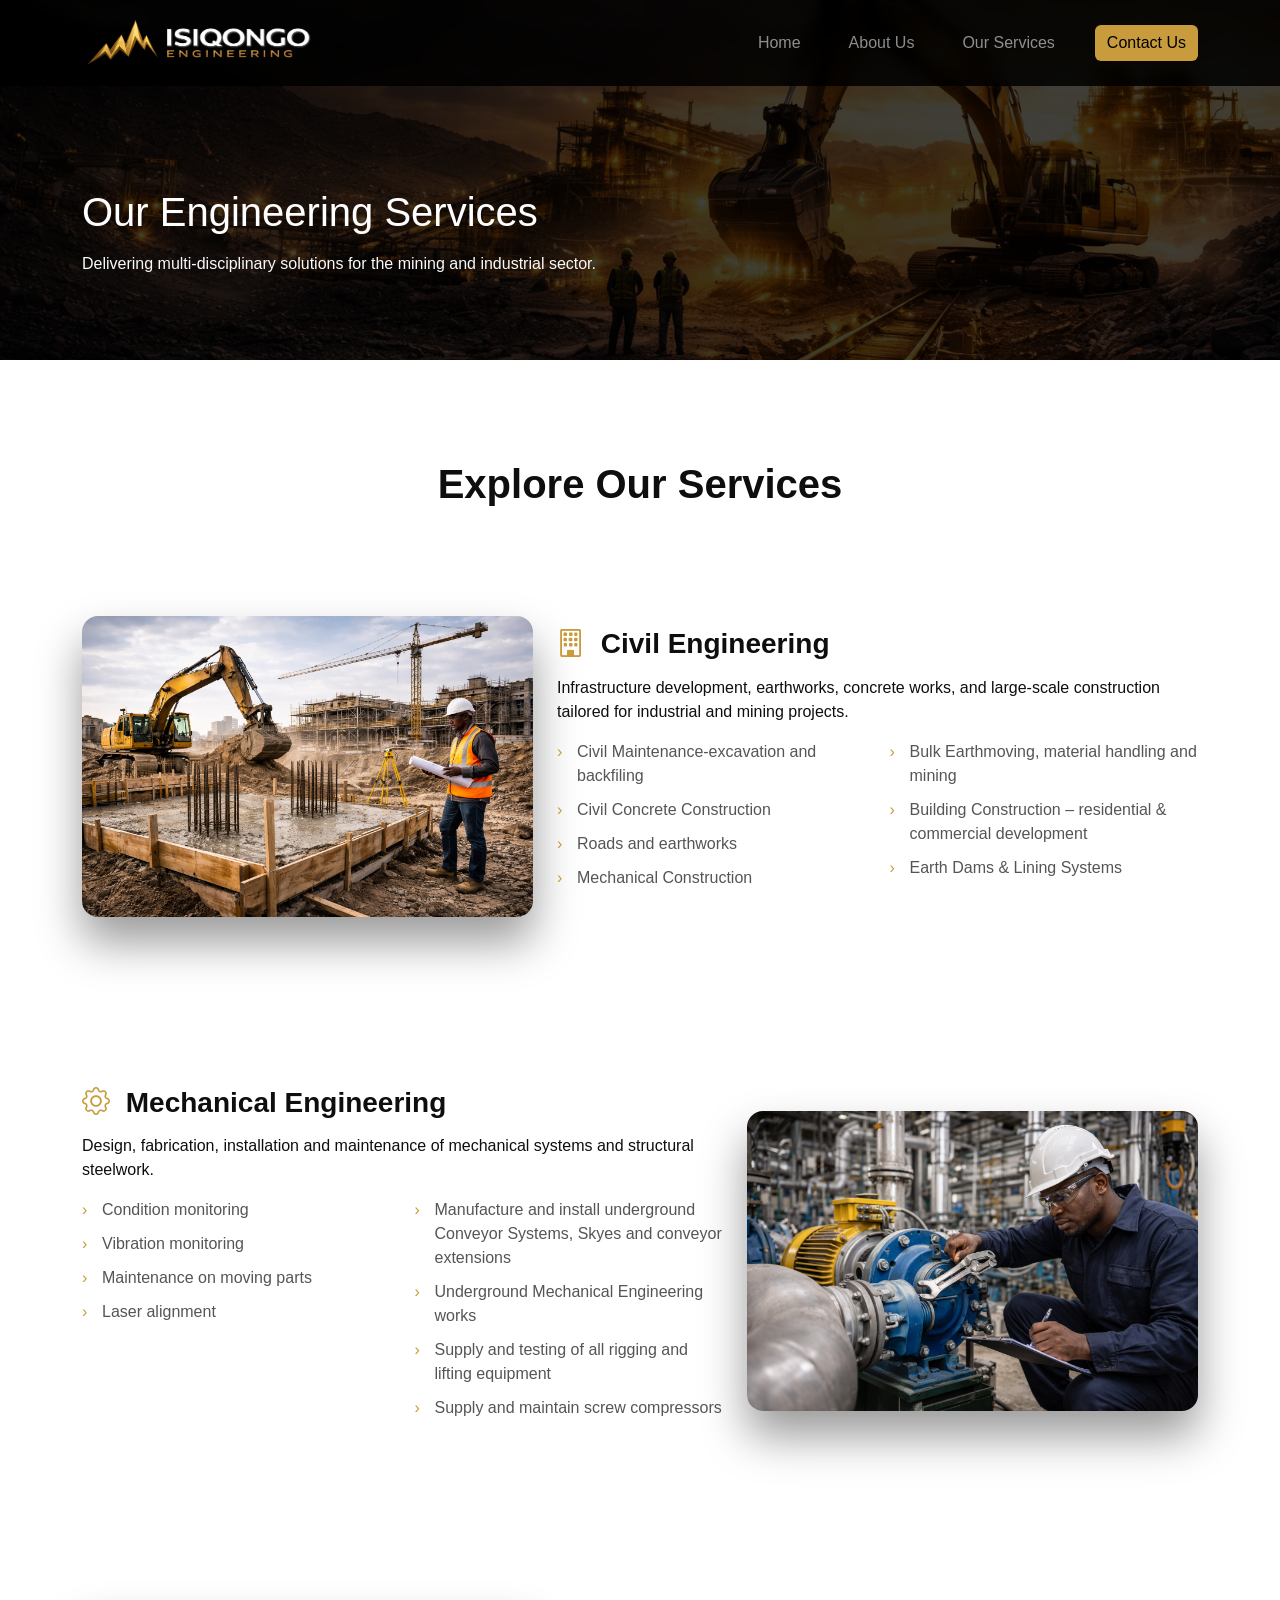
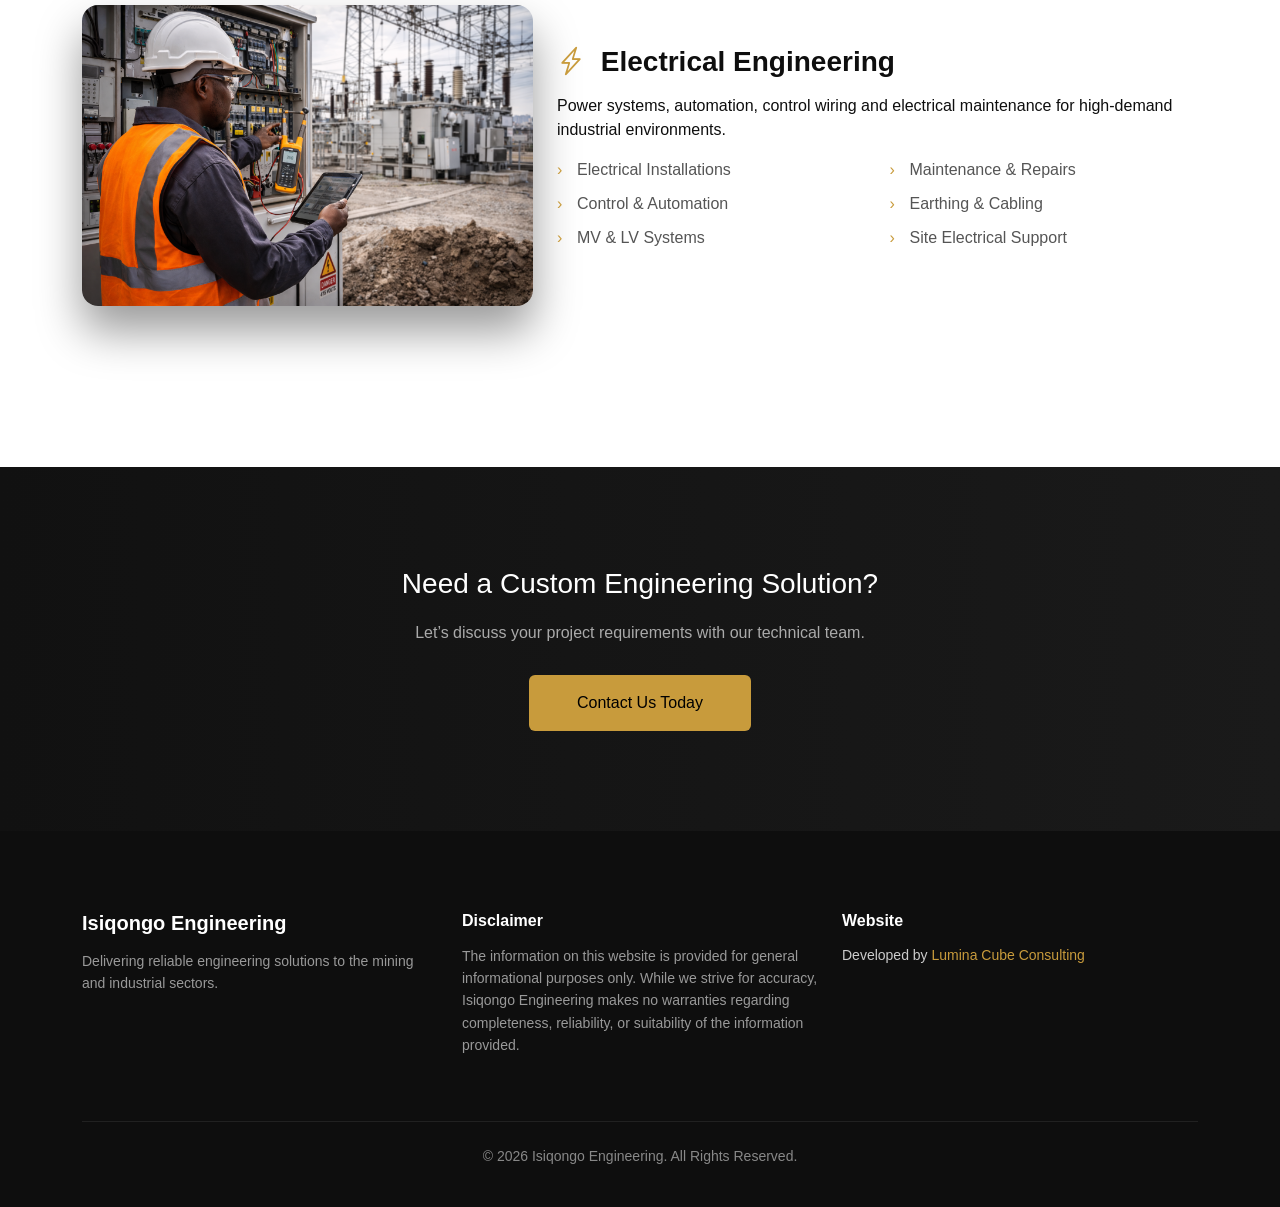
==== services.html @ b8bff7df "added services page" ====
<!DOCTYPE html>
<html lang="en">

<head>
    <meta charset="UTF-8">
    <title>Our Services | Isiqongo Engineering</title>
    <meta name="viewport" content="width=device-width, initial-scale=1">

    <!-- Bootstrap 5 -->
    <link href="https://cdn.jsdelivr.net/npm/bootstrap@5.3.2/dist/css/bootstrap.min.css" rel="stylesheet">

    <!-- Bootstrap Icons -->
    <link href="https://cdn.jsdelivr.net/npm/bootstrap-icons@1.11.1/font/bootstrap-icons.css" rel="stylesheet">

    <!-- Your Existing Styles -->
    <link rel="stylesheet" href="styles.css">
</head>

<body>

    <!-- ===================================================== -->
    <!-- NAVBAR (Same as Home) -->
    <!-- ===================================================== -->
    <nav class="navbar navbar-expand-lg navbar-dark fixed-top custom-navbar">
        <div class="container">

            <!-- Logo -->
            <a class="navbar-brand" href="#">
                <img src="images/isiqongo-logo.png" height="60px" alt="Isiqongo Engineering Logo" class="logo-img">
            </a>

            <!-- Mobile Toggle -->
            <button class="navbar-toggler" type="button" data-bs-toggle="collapse" data-bs-target="#navbarContent">
                <span class="navbar-toggler-icon"></span>
            </button>

            <!-- Nav Links -->
            <div class="collapse navbar-collapse justify-content-end" id="navbarContent">
                <ul class="navbar-nav align-items-center">
                    <li class="nav-item mx-3"><a class="nav-link" href="index.html#hero-section">Home</a></li>
                    <li class="nav-item mx-3"><a class="nav-link" href="index.html#about">About Us</a></li>
                    <li class="nav-item mx-3"><a class="nav-link" href="services.html">Our Services</a></li>
                    <li class="nav-item ms-3">
                        <a class="btn btn-gold" href="index.html#contact">Contact Us</a>
                    </li>
                </ul>
            </div>
        </div>
    </nav>


    <!-- ===================================================== -->
    <!-- SERVICES HERO HEADER -->
    <!-- ===================================================== -->
    <section class="services-hero d-flex align-items-center">
        <div class="container">
            <h1 class="text-white mb-3">Our Engineering Services</h1>
            <p class="text-light">
                Delivering multi-disciplinary solutions for the mining and industrial sector.
            </p>
        </div>
    </section>


    <!-- ===================================================== -->
    <!-- SERVICES DETAIL SECTION -->
    <!-- ===================================================== -->
    <section class="services-detail section-padding">
        <div class="container">

            <h1 class="text-center mb-5"><b>Explore Our Services</b></h1>

            <!-- ================= CIVIL ================= -->
            <div class="service-detail-item mb-5" id="detail-civil-engineering">
                <div class="row align-items-center g-4">

                    <div class="col-lg-5">
                        <img src="images/civil-engineering.png" class="img-fluid service-detail-img"
                            alt="Civil Engineering">
                    </div>

                    <div class="col-lg-7">
                        <div class="service-detail-content">
                            <h3><i class="bi bi-building me-2"></i> Civil Engineering</h3>
                            <p>
                                Infrastructure development, earthworks, concrete works,
                                and large-scale construction tailored for industrial and mining projects.
                            </p>

                            <div class="row mt-3">
                                <div class="col-md-6">
                                    <ul class="service-list">
                                        <li>Civil Maintenance-excavation and backfiling</li>
                                        <li>Civil Concrete Construction</li>
                                        <li>Roads and earthworks</li>
                                        <li>Mechanical Construction</li>
                                    </ul>
                                </div>
                                <div class="col-md-6">
                                    <ul class="service-list">
                                        <li>Bulk Earthmoving, material handling and
                                            mining</li>
                                        <li>Building Construction – residential & commercial
                                            development</li>
                                        <li>Earth Dams & Lining Systems</li>
                                    </ul>
                                </div>
                            </div>
                        </div>
                    </div>

                </div>
            </div>


            <!-- ================= MECHANICAL ================= -->
            <div class="service-detail-item mb-5">
                <div class="row align-items-center g-4 flex-lg-row-reverse">

                    <div class="col-lg-5">
                        <img src="images/mechanical-engineering.png" class="img-fluid service-detail-img"
                            alt="Mechanical Engineering">
                    </div>

                    <div class="col-lg-7">
                        <div class="service-detail-content">
                            <h3><i class="bi bi-gear me-2"></i> Mechanical Engineering</h3>
                            <p>
                                Design, fabrication, installation and maintenance of mechanical
                                systems and structural steelwork.
                            </p>

                            <div class="row mt-3">
                                <div class="col-md-6">
                                    <ul class="service-list">
                                        <li>Condition monitoring</li>
                                        <li>Vibration monitoring</li>
                                        <li>Maintenance on moving parts</li>
                                        <li>Laser alignment</li>
                                    </ul>
                                </div>
                                <div class="col-md-6">
                                    <ul class="service-list">
                                        <li>Manufacture and install underground Conveyor
                                            Systems, Skyes and conveyor extensions</li>
                                        <li>Underground Mechanical Engineering works</li>
                                        <li>Supply and testing of all rigging and lifting equipment</li>
                                        <li>Supply and maintain screw compressors</li>
                                    </ul>
                                </div>
                            </div>
                        </div>
                    </div>

                </div>
            </div>


            <!-- ================= ELECTRICAL ================= -->
            <div class="service-detail-item">
                <div class="row align-items-center g-4">

                    <div class="col-lg-5">
                        <img src="images/electrical-engineering.png" class="img-fluid service-detail-img"
                            alt="Electrical Engineering">
                    </div>

                    <div class="col-lg-7">
                        <div class="service-detail-content">
                            <h3><i class="bi bi-lightning-charge me-2"></i> Electrical Engineering</h3>
                            <p>
                                Power systems, automation, control wiring and electrical
                                maintenance for high-demand industrial environments.
                            </p>

                            <div class="row mt-3">
                                <div class="col-md-6">
                                    <ul class="service-list">
                                        <li>Electrical Installations</li>
                                        <li>Control & Automation</li>
                                        <li>MV & LV Systems</li>
                                    </ul>
                                </div>
                                <div class="col-md-6">
                                    <ul class="service-list">
                                        <li>Maintenance & Repairs</li>
                                        <li>Earthing & Cabling</li>
                                        <li>Site Electrical Support</li>
                                    </ul>
                                </div>
                            </div>
                        </div>
                    </div>

                </div>
            </div>

        </div>
    </section>


    <!-- ===================================================== -->
    <!-- CTA SECTION -->
    <!-- ===================================================== -->
    <section class="services-cta text-center">
        <div class="container">
            <h3>Need a Custom Engineering Solution?</h3>
            <p>Let’s discuss your project requirements with our technical team.</p>
            <a href="index.html#contact" class="btn btn-gold px-5 py-3">
                Contact Us Today
            </a>
        </div>
    </section>


    <!-- ===================================================== -->
    <!-- 5. FOOTER - REFINED -->
    <!-- ===================================================== -->
    <footer class="footer-section">

        <div class="container">

            <div class="row gy-4">

                <!-- Company Info -->
                <div class="col-lg-4 col-md-6">
                    <div class="footer-brand">
                        <h5>Isiqongo Engineering</h5>
                        <p class="footer-tagline">
                            Delivering reliable engineering solutions to the mining and industrial sectors.
                        </p>
                    </div>
                </div>

                <!-- Disclaimer -->
                <div class="col-lg-4 col-md-6">
                    <h6 class="footer-heading">Disclaimer</h6>
                    <p class="footer-disclaimer">
                        The information on this website is provided for general informational purposes only.
                        While we strive for accuracy, Isiqongo Engineering makes no warranties regarding
                        completeness, reliability, or suitability of the information provided.
                    </p>
                </div>

                <!-- Developer Credit -->
                <div class="col-lg-4 col-md-12">
                    <h6 class="footer-heading">Website</h6>
                    <p class="footer-developed">
                        Developed by
                        <a href="https://www.lumina-cube.co.za" target="_blank">
                            Lumina Cube Consulting
                        </a>
                    </p>
                </div>

            </div>

            <!-- Bottom Line -->
            <div class="footer-bottom text-center mt-5 pt-4">
                <p class="mb-0">
                    © 2026 Isiqongo Engineering. All Rights Reserved.
                </p>
            </div>

        </div>

    </footer>

    <script src="https://cdn.jsdelivr.net/npm/bootstrap@5.3.2/dist/js/bootstrap.bundle.min.js"></script>

</body>

</html>
---- styles.css ----
/* ===================================================== */
/* GLOBAL THEME COLORS */
/* ===================================================== */
:root {
    --primary-black: #0E0E0E;
    --charcoal: #1A1A1A;
    --gold: #C89B3C;
    --light-gold: #E0B84F;
    --light-gray: #f5f5f5;
}

/* Global */
body {
    font-family: 'Segoe UI', sans-serif;
    background-color: var(--primary-black);
    color: white;
}

.section-padding {
    padding: 100px 0;
}

.section-eyebrow {
    color: var(--gold);
    text-transform: uppercase;
    letter-spacing: 2px;
    font-size: 14px;
}

.section-title {
    font-weight: 700;
    margin-bottom: 20px;
    color: #333;
}

/* ===================================================== */
/* HERO SECTION */
/* ===================================================== */

.hero-section {
    height: 100vh;
    min-height: 700px;
    background: url('images/hero-background.png') center/cover no-repeat;
    position: relative;
}

.hero-overlay {
    background: rgba(0, 0, 0, 0.7);
    height: 100%;
    display: flex;
    align-items: center;
}

.hero-content-inner {
    padding-top: 100px;
    /* Prevent overlap with fixed navbar */
    max-width: 700px;
}

.hero-content h1 {
    font-size: 4rem;
    line-height: 1.1;
}

.hero-content p {
    font-size: 1.3rem;
    margin-top: 20px;
    line-height: 1.6;
}

.hero-content span {
    color: var(--gold);
}

.btn-gold {
    background-color: var(--gold);
    color: black;
    border: none;
}

.hero-buttons .btn {
    font-size: 1.1rem;
    transition: all 0.3s ease;
}

.btn-gold:hover {
    background-color: var(--light-gold);
}

/* ===================================================== */
/* NAVBAR */
/* ===================================================== */

.custom-navbar {
    background: rgba(0, 0, 0, 0.85);
    backdrop-filter: blur(6px);
}

/* ===================================================== */
/* RESPONSIVE - HERO MOBILE FIX */
/* ===================================================== */

@media (max-width: 992px) {

    #hero-section {
        height: auto;
        min-height: 100vh;
        padding-bottom: 60px;
    }

    #hero-section {
        align-items: center;
        padding: 60px 20px 20px;
    }

    .hero-content h1 {
        font-size: 2.2rem;
    }

    .hero-content p {
        font-size: 1rem;
        margin-bottom: 30px;
    }

    .hero-buttons {
        display: flex;
        flex-direction: column;
        gap: 15px;
    }

    .hero-buttons .btn {
        width: 100%;
        padding: 14px 20px;
        font-size: 1rem;
    }

    .nav-item {
        margin-top: 7px;
        margin-bottom: 7px;
    }

    .nav-item:last-child {
        margin-left: 0 !important;
    }

}

/* ===================================================== */
/* ABOUT SECTION - REFINED */
/* ===================================================== */

.about-section {
    background: linear-gradient(to bottom, #ffffff 0%, #f7f7f7 100%);
    position: relative;
}

.about-wrapper {
    background: #ffffff;
    padding: 60px;
    border-radius: 16px;
    box-shadow: 0 20px 40px rgba(0, 0, 0, 0.05);
}

/* Content */
.about-content {
    padding-right: 20px;
}

.about-text {
    color: #555;
    line-height: 1.8;
    margin-bottom: 20px;
}

.about-content h2 {
    color: #555;
}

/* Highlights */
.about-highlights {
    display: grid;
    grid-template-columns: repeat(2, 1fr);
    gap: 20px;
    margin-top: 30px;
}

.highlight-item {
    display: flex;
    align-items: center;
    background: #fafafa;
    padding: 14px 18px;
    border-radius: 10px;
    transition: all 0.3s ease;
}

.highlight-item i {
    font-size: 18px;
    color: var(--gold);
    margin-right: 12px;
}

.highlight-item span {
    font-weight: 500;
    color: #333;
}

.highlight-item:hover {
    background: #f1f1f1;
    transform: translateY(-3px);
}

/* Image Styling */
.about-image-wrapper {
    position: relative;
}

.about-img {
    border-radius: 16px;
    width: 100%;
    height: 420px;
    object-fit: cover;
    box-shadow: 0 25px 45px rgba(0, 0, 0, 0.15);
}

/* Subtle Decorative Accent */
.about-image-wrapper::before {
    content: "";
    position: absolute;
    top: -20px;
    left: -20px;
    width: 100px;
    height: 100px;
    background: var(--gold);
    opacity: 0.1;
    border-radius: 20px;
    z-index: -1;
}

/* ===================================================== */
/* RESPONSIVE - ABOUT SECTION */
/* ===================================================== */

@media (max-width: 992px) {

    .about-wrapper {
        padding: 40px;
    }

    .about-highlights {
        grid-template-columns: 1fr;
    }

    .about-img {
        height: 350px;
        margin-top: 30px;
    }
}

@media (max-width: 576px) {

    .about-wrapper {
        padding: 30px 20px;
    }

    .about-img {
        height: 280px;
    }
}

/* ===================================================== */
/* SERVICES SECTION - REFINED */
/* ===================================================== */

.services-section {
    background: var(--charcoal);
    position: relative;
}

/* Card */
.service-card {
    background: #ffffff;
    border-radius: 16px;
    overflow: hidden;
    transition: all 0.3s ease;
    height: 100%;
    display: flex;
    flex-direction: column;
}

.service-card:hover {
    transform: translateY(-8px);
    box-shadow: 0 20px 40px rgba(0, 0, 0, 0.25);
}

/* Image */
.service-image-wrapper {
    width: 100%;
    height: 220px;
    overflow: hidden;
}

.service-img {
    width: 100%;
    height: 100%;
    object-fit: cover;
    transition: transform 0.4s ease;
}

.service-card:hover .service-img {
    transform: scale(1.05);
}

/* Content */
.service-content {
    padding: 30px 25px;
    flex-grow: 1;
    position: relative;
}

/* Icon Badge */
.service-icon-badge {
    width: 50px;
    height: 50px;
    background: rgba(200, 155, 60, 0.1);
    display: flex;
    align-items: center;
    justify-content: center;
    border-radius: 12px;
    margin-bottom: 18px;
}

.service-icon-badge i {
    font-size: 22px;
    color: var(--gold);
}

/* Title */
.service-title {
    font-weight: 600;
    margin-bottom: 12px;
    color: #333
}

/* Text */
.service-text {
    color: #555;
    margin-bottom: 20px;
    line-height: 1.6;
}

/* Link */
.service-link {
    font-weight: 500;
    text-decoration: none;
    color: white;
    transition: all 0.3s ease;
}

.service-link i {
    margin-left: 6px;
    transition: transform 0.3s ease;
}

.service-link:hover {
    color: #000;
}

.service-link:hover i {
    transform: translateX(5px);
}

/* ===================================================== */
/* RESPONSIVE - SERVICES */
/* ===================================================== */

@media (max-width: 992px) {
    .service-image-wrapper {
        height: 200px;
    }
}

@media (max-width: 768px) {
    .service-image-wrapper {
        height: 180px;
    }

    .service-content {
        padding: 25px 20px;
    }
}

/* ===================================================== */
/* CONTACT SECTION - REFINED */
/* ===================================================== */

.contact-section {
    background: linear-gradient(to bottom, #ffffff 0%, #f7f7f7 100%);
}

/* Subtext */
.contact-subtext {
    color: #666;
    max-width: 500px;
    margin: 0 auto;
}

/* Card */
.contact-card {
    background: #ffffff;
    padding: 40px 30px;
    border-radius: 16px;
    box-shadow: 0 15px 30px rgba(0, 0, 0, 0.05);
    transition: all 0.3s ease;
}

.contact-card:hover {
    transform: translateY(-6px);
    box-shadow: 0 25px 45px rgba(0, 0, 0, 0.1);
}

/* Icon Circle */
.contact-icon-wrapper {
    width: 60px;
    height: 60px;
    background: rgba(200, 155, 60, 0.1);
    display: flex;
    align-items: center;
    justify-content: center;
    border-radius: 50%;
    margin: 0 auto 20px;
}

.contact-icon-wrapper i {
    font-size: 24px;
    color: var(--gold);
}

/* Labels */
.contact-label {
    font-weight: 600;
    margin-bottom: 8px;
}

.contact-value {
    color: #555;
    margin: 0;
}

/* Social Icons */
.social-wrapper {
    display: flex;
    justify-content: center;
    gap: 20px;
}

.social-icon {
    width: 45px;
    height: 45px;
    background: #ffffff;
    display: flex;
    align-items: center;
    justify-content: center;
    border-radius: 50%;
    color: var(--gold);
    font-size: 20px;
    transition: all 0.3s ease;
    box-shadow: 0 10px 20px rgba(0, 0, 0, 0.05);
}

.social-icon:hover {
    background: var(--gold);
    color: #ffffff;
    transform: translateY(-4px);
}

/* .section-title.contact {
    color: #333;
    text-align: center;
    margin-bottom: 15px;
} */

/* ===================================================== */
/* RESPONSIVE */
/* ===================================================== */

@media (max-width: 992px) {
    .contact-card {
        padding: 30px 20px;
    }
}

@media (max-width: 576px) {
    .contact-subtext {
        font-size: 14px;
    }
}

/* ===================================================== */
/* FOOTER - REFINED */
/* ===================================================== */

.footer-section {
    background: #0E0E0E;
    color: #ccc;
    padding: 80px 0 40px;
    font-size: 14px;
}

/* Headings */
.footer-heading {
    color: #ffffff;
    font-weight: 600;
    margin-bottom: 15px;
}

/* Brand */
.footer-brand h5 {
    color: #ffffff;
    font-weight: 600;
    margin-bottom: 15px;
}

.footer-tagline {
    color: #999;
    line-height: 1.6;
}

/* Disclaimer */
.footer-disclaimer {
    color: #999;
    line-height: 1.6;
}

/* Developer */
.footer-developed a {
    color: var(--gold);
    text-decoration: none;
    font-weight: 500;
    transition: color 0.3s ease;
}

.footer-developed a:hover {
    color: #ffffff;
}

/* Bottom */
.footer-bottom {
    border-top: 1px solid rgba(255, 255, 255, 0.08);
    color: #888;
}

/* ===================================================== */
/* RESPONSIVE */
/* ===================================================== */

@media (max-width: 768px) {

    .footer-section {
        padding: 60px 0 30px;
        text-align: center;
    }

    .footer-bottom {
        margin-top: 40px;
    }
}


/* ===================================================== */
/* SERVICES PAGE */
/* ===================================================== */

.services-hero {
    height: 40vh;
    background: url('images/hero-background.png') center/cover no-repeat;
    background-color: #000;
    position: relative;
    padding-top: 120px;
}

.services-hero::before {
    content: "";
    position: absolute;
    inset: 0;
    background: rgba(0,0,0,0.75);
}

.services-hero .container {
    position: relative;
    z-index: 2;
}

.services-detail {
    background: white;
    color: var(--primary-black);
}

.service-detail-item {
    padding: 60px 0;
    border-bottom: 1px solid rgba(255,255,255,0.05);
}

.service-detail-img {
    border-radius: 16px;
    box-shadow: 0 25px 45px rgba(0,0,0,0.4);
}

.service-detail-content h3 {
    font-weight: 600;
    margin-bottom: 15px;
}

.service-detail-content i {
    color: var(--gold);
}

.service-list {
    list-style: none;
    padding: 0;
}

.service-list li {
    position: relative;
    padding-left: 20px;
    margin-bottom: 10px;
    color: #555;
}

.service-list li::before {
    content: "›";
    position: absolute;
    left: 0;
    color: var(--gold);
}

.services-cta {
    background: linear-gradient(to right, #111, #1a1a1a);
    padding: 100px 0;
    color: white;
}

.services-cta h3 {
    margin-bottom: 20px;
}

.services-cta p {
    margin-bottom: 30px;
    color: #aaa;
}

/* Responsive */

@media (max-width: 992px) {
    .services-hero {
        height: auto;
        padding: 140px 0 80px;
    }

    .service-detail-item {
        padding: 40px 0;
    }
}
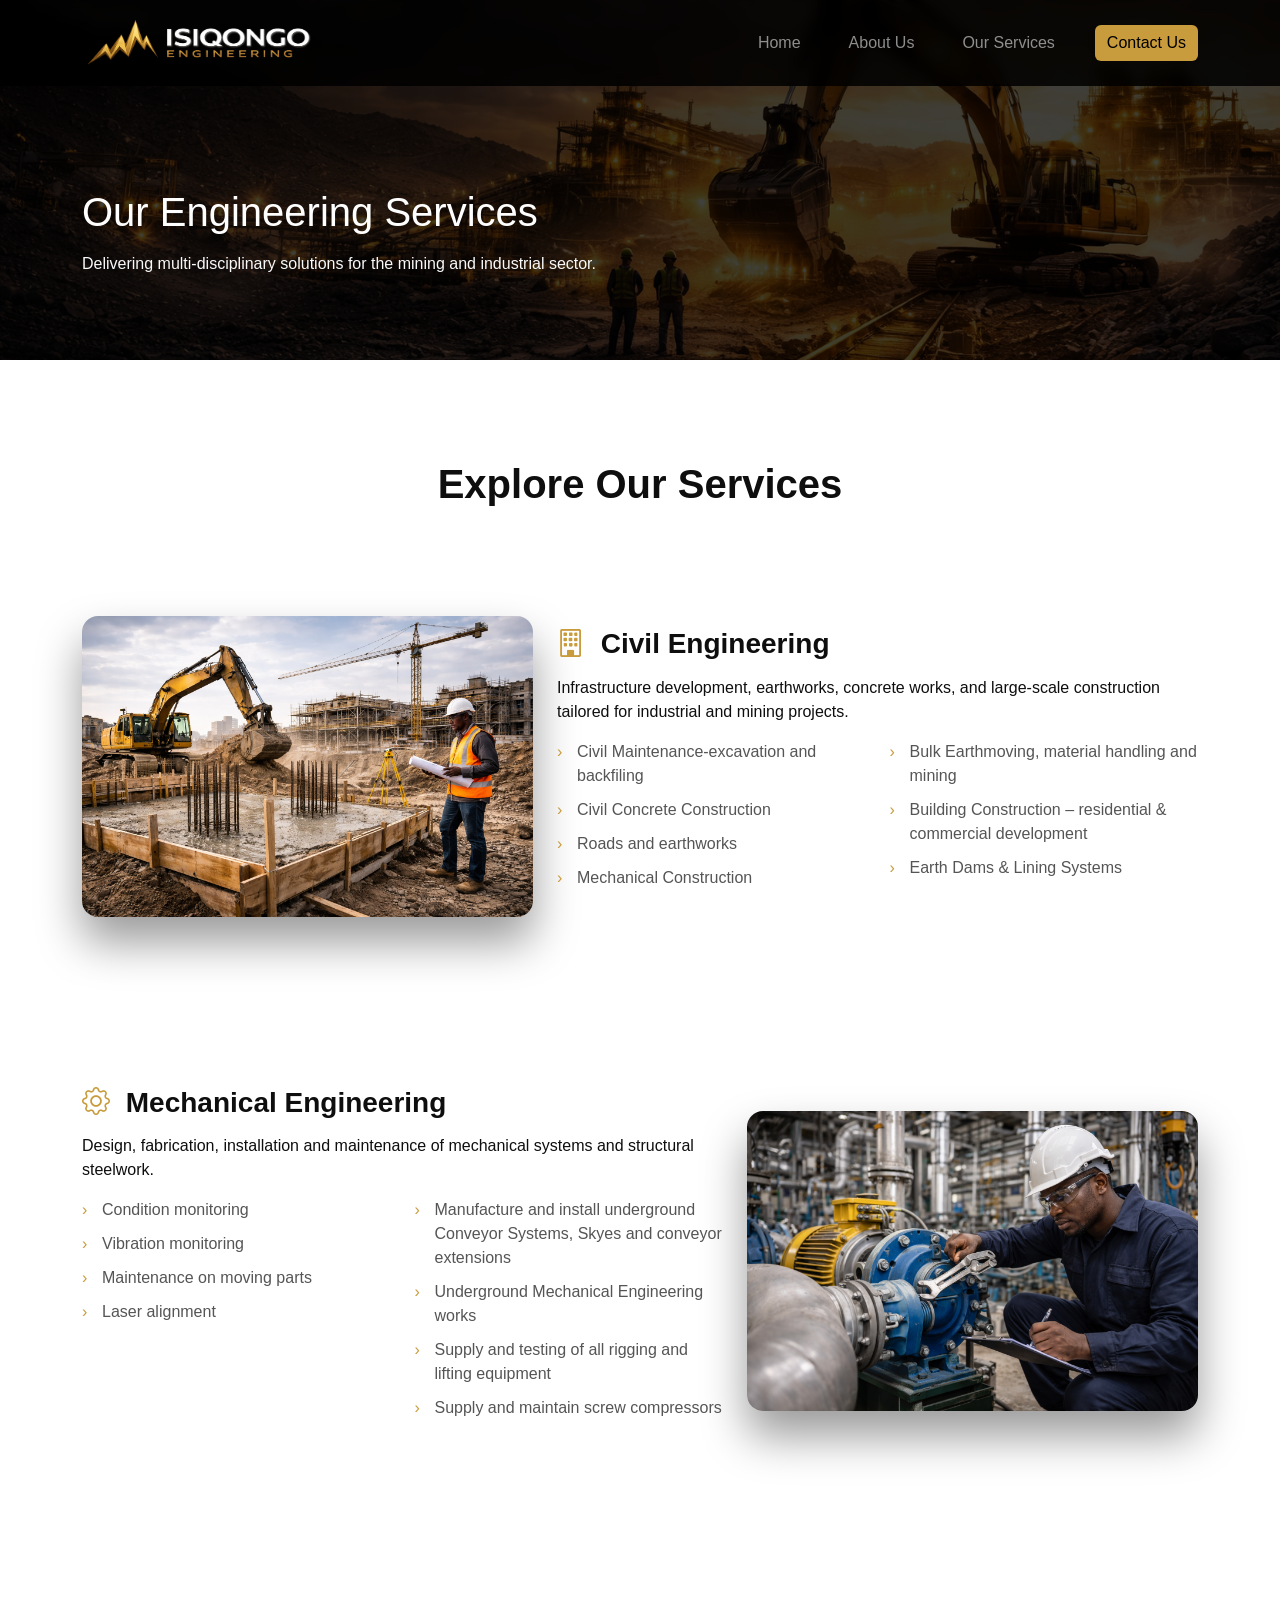
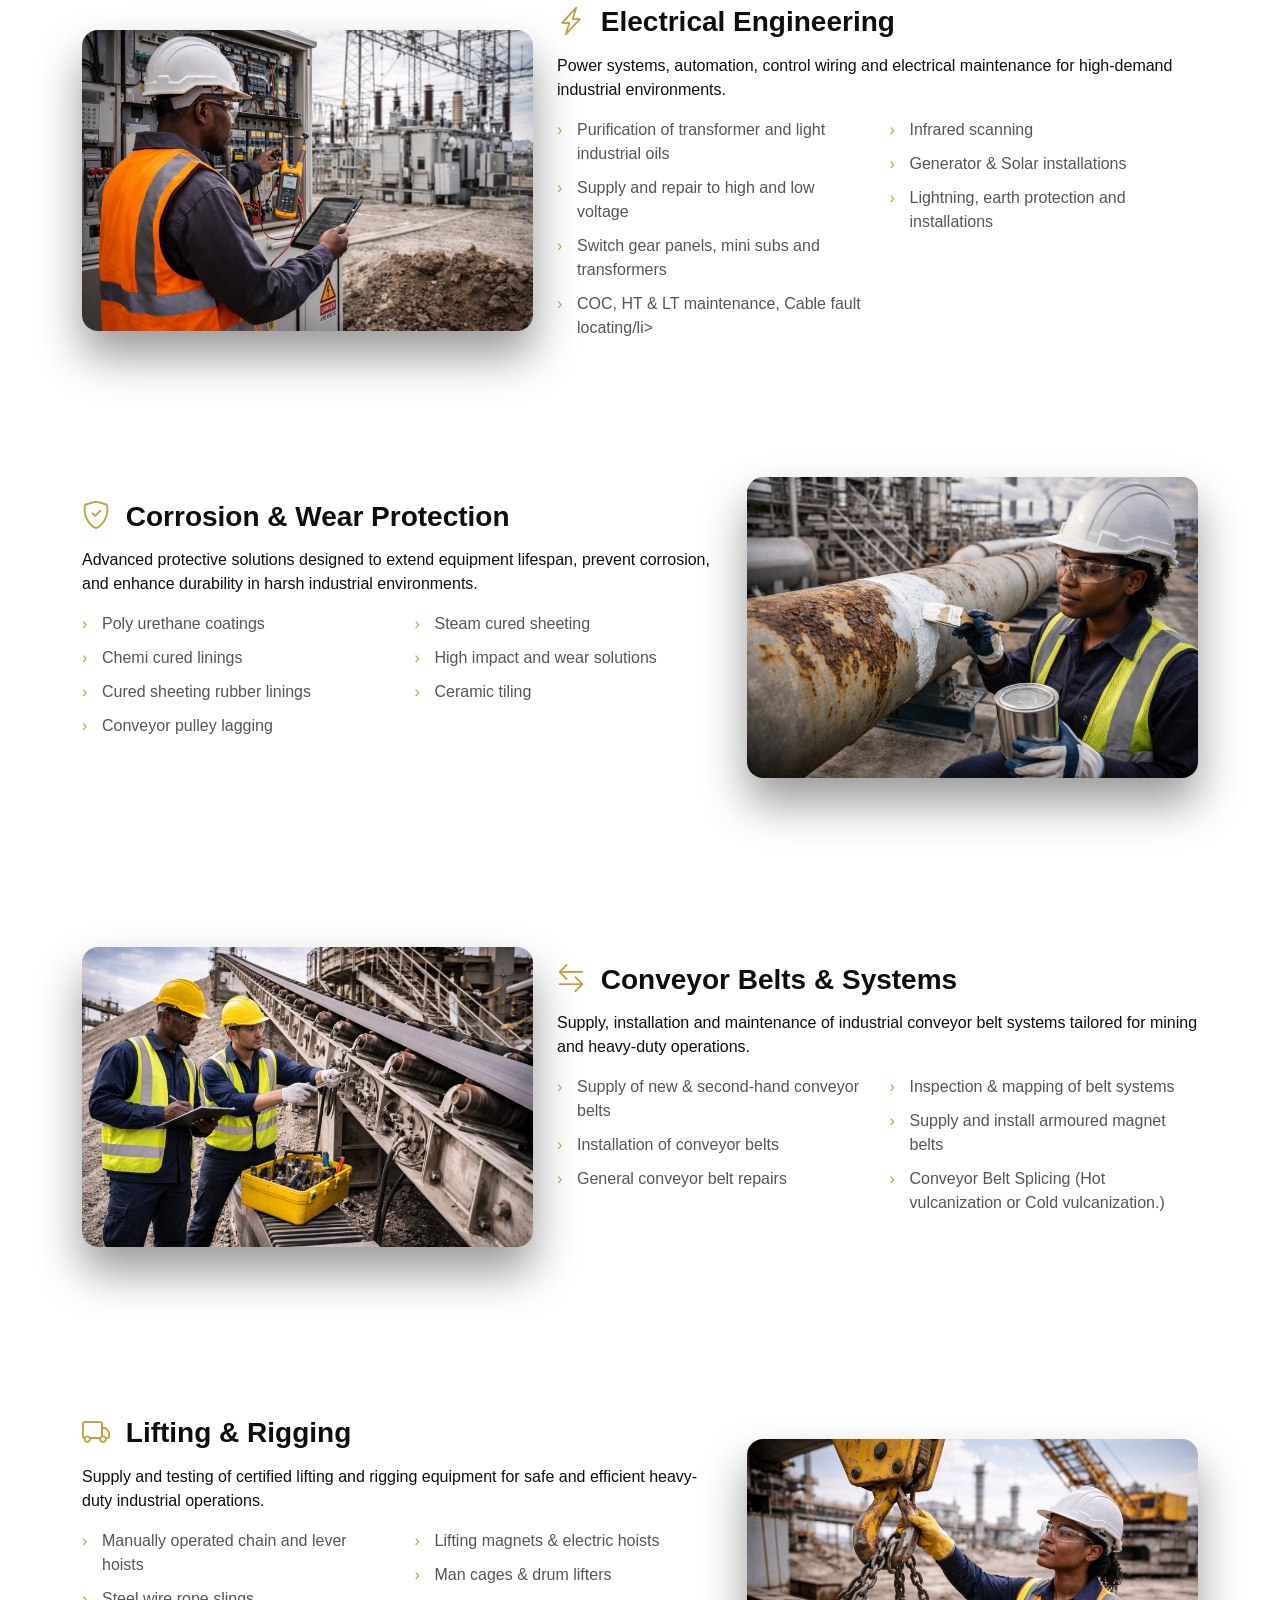
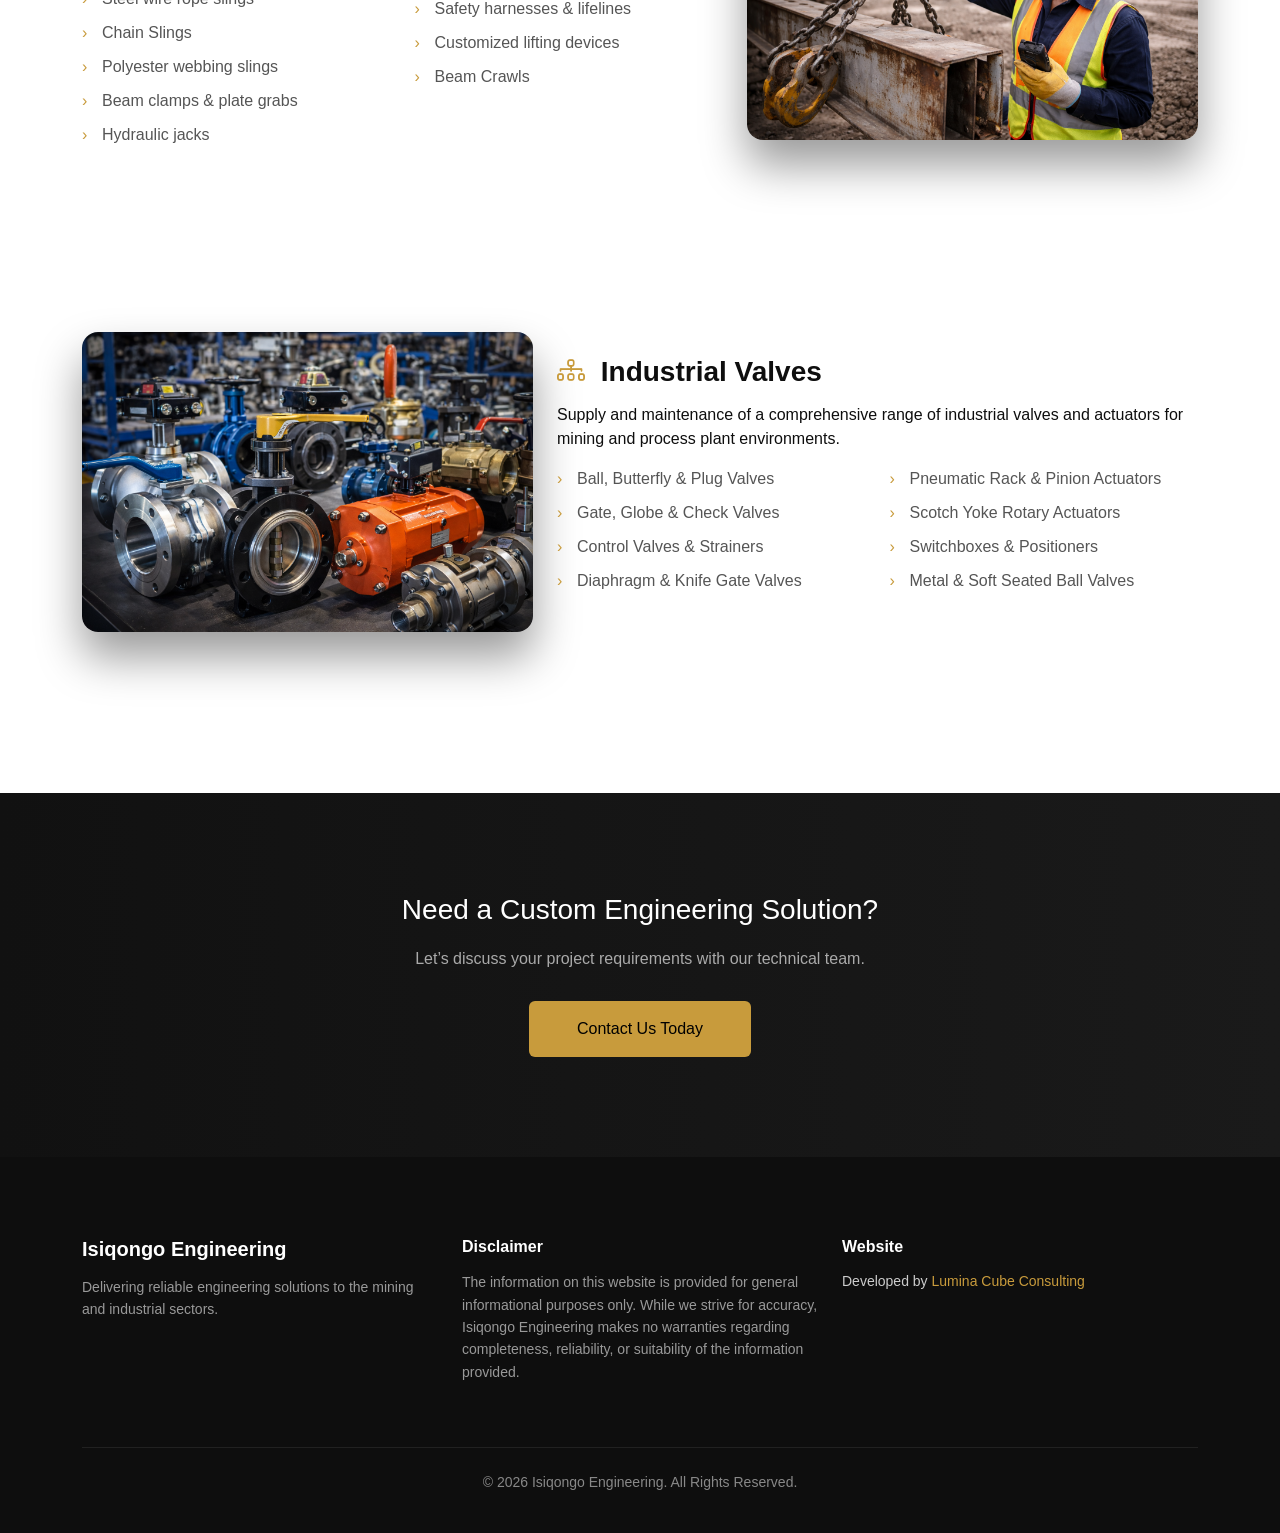
==== commit 7c7a3869: "first draft done" ====
--- a/services.html
+++ b/services.html
@@ -114,7 +114,7 @@
 
 
             <!-- ================= MECHANICAL ================= -->
-            <div class="service-detail-item mb-5">
+            <div class="service-detail-item mb-5" id="detail-mechanical-engineering">
                 <div class="row align-items-center g-4 flex-lg-row-reverse">
 
                     <div class="col-lg-5">
@@ -157,7 +157,7 @@
 
 
             <!-- ================= ELECTRICAL ================= -->
-            <div class="service-detail-item">
+            <div class="service-detail-item" id="detail-electrical-engineering">
                 <div class="row align-items-center g-4">
 
                     <div class="col-lg-5">
@@ -176,16 +176,184 @@
                             <div class="row mt-3">
                                 <div class="col-md-6">
                                     <ul class="service-list">
-                                        <li>Electrical Installations</li>
-                                        <li>Control & Automation</li>
-                                        <li>MV & LV Systems</li>
-                                    </ul>
-                                </div>
-                                <div class="col-md-6">
-                                    <ul class="service-list">
-                                        <li>Maintenance & Repairs</li>
-                                        <li>Earthing & Cabling</li>
-                                        <li>Site Electrical Support</li>
+                                        <li>Purification of transformer and light industrial
+                                            oils</li>
+                                        <li>Supply and repair to high and low voltage</li>
+                                        <li>Switch gear panels, mini subs and transformers</li>
+                                        <li>COC, HT & LT maintenance, Cable fault
+                                            locating/li>
+                                    </ul>
+                                </div>
+                                <div class="col-md-6">
+                                    <ul class="service-list">
+                                        <li>Infrared scanning</li>
+                                        <li>Generator & Solar installations</li>
+                                        <li>Lightning, earth protection and installations</li>
+                                    </ul>
+                                </div>
+                            </div>
+                        </div>
+                    </div>
+
+                </div>
+            </div>
+
+            <!-- ================= CORROSION & WEAR PROTECTION ================= -->
+            <div class="service-detail-item mb-5" id="detail-corrosion-wear-protection">
+                <div class="row align-items-center g-4 flex-lg-row-reverse">
+
+                    <div class="col-lg-5">
+                        <img src="images/corrosion.png" class="img-fluid service-detail-img"
+                            alt="Corrosion and Wear Protection">
+                    </div>
+
+                    <div class="col-lg-7">
+                        <div class="service-detail-content">
+                            <h3><i class="bi bi-shield-check me-2"></i> Corrosion & Wear Protection</h3>
+                            <p>
+                                Advanced protective solutions designed to extend equipment lifespan,
+                                prevent corrosion, and enhance durability in harsh industrial environments.
+                            </p>
+
+                            <div class="row mt-3">
+                                <div class="col-md-6">
+                                    <ul class="service-list">
+                                        <li>Poly urethane coatings</li>
+                                        <li>Chemi cured linings</li>
+                                        <li>Cured sheeting rubber linings</li>
+                                        <li>Conveyor pulley lagging</li>
+                                    </ul>
+                                </div>
+                                <div class="col-md-6">
+                                    <ul class="service-list">
+                                        <li>Steam cured sheeting</li>
+                                        <li>High impact and wear solutions</li>
+                                        <li>Ceramic tiling</li>
+                                    </ul>
+                                </div>
+                            </div>
+                        </div>
+                    </div>
+
+                </div>
+            </div>
+
+            <!-- ================= CONVEYOR BELTS ================= -->
+            <div class="service-detail-item mb-5" id="detail-conveyor-belts">
+                <div class="row align-items-center g-4">
+
+                    <div class="col-lg-5">
+                        <img src="images/conveyor-belts.png" class="img-fluid service-detail-img"
+                            alt="Conveyor Belts and Systems">
+                    </div>
+
+                    <div class="col-lg-7">
+                        <div class="service-detail-content">
+                            <h3><i class="bi bi-arrow-left-right me-2"></i> Conveyor Belts & Systems</h3>
+                            <p>
+                                Supply, installation and maintenance of industrial conveyor belt
+                                systems tailored for mining and heavy-duty operations.
+                            </p>
+
+                            <div class="row mt-3">
+                                <div class="col-md-6">
+                                    <ul class="service-list">
+                                        <li>Supply of new & second-hand conveyor belts</li>
+                                        <li>Installation of conveyor belts</li>
+                                        <li>General conveyor belt repairs</li>
+                                    </ul>
+                                </div>
+                                <div class="col-md-6">
+                                    <ul class="service-list">
+                                        <li>Inspection & mapping of belt systems</li>
+                                        <li>Supply and install armoured magnet belts</li>
+                                        <li>Conveyor Belt Splicing (Hot vulcanization or
+                                            Cold vulcanization.)</li>
+                                    </ul>
+                                </div>
+                            </div>
+                        </div>
+                    </div>
+
+                </div>
+            </div>
+
+            <!-- ================= LIFTING & RIGGING ================= -->
+            <div class="service-detail-item mb-5" id="detail-lifting-rigging">
+                <div class="row align-items-center g-4 flex-lg-row-reverse">
+
+                    <div class="col-lg-5">
+                        <img src="images/lifting-rigging.png" class="img-fluid service-detail-img"
+                            alt="Lifting and Rigging">
+                    </div>
+
+                    <div class="col-lg-7">
+                        <div class="service-detail-content">
+                            <h3><i class="bi bi-truck me-2"></i> Lifting & Rigging</h3>
+                            <p>
+                                Supply and testing of certified lifting and rigging equipment
+                                for safe and efficient heavy-duty industrial operations.
+                            </p>
+
+                            <div class="row mt-3">
+                                <div class="col-md-6">
+                                    <ul class="service-list">
+                                        <li>Manually operated chain
+                                            and lever hoists</li>
+                                        <li>Steel wire rope slings</li>
+                                        <li>Chain Slings</li>
+                                        <li>Polyester webbing slings</li>
+                                        <li>Beam clamps & plate grabs</li>
+                                        <li>Hydraulic jacks</li>
+                                    </ul>
+                                </div>
+                                <div class="col-md-6">
+                                    <ul class="service-list">
+                                        <li>Lifting magnets & electric hoists</li>
+                                        <li>Man cages & drum lifters</li>
+                                        <li>Safety harnesses & lifelines</li>
+                                        <li>Customized lifting devices</li>
+                                        <li>Beam Crawls</li>
+                                    </ul>
+                                </div>
+                            </div>
+                        </div>
+                    </div>
+
+                </div>
+            </div>
+
+            <!-- ================= VALVES ================= -->
+            <div class="service-detail-item" id="detail-valves">
+                <div class="row align-items-center g-4">
+
+                    <div class="col-lg-5">
+                        <img src="images/valves.png" class="img-fluid service-detail-img" alt="Industrial Valves">
+                    </div>
+
+                    <div class="col-lg-7">
+                        <div class="service-detail-content">
+                            <h3><i class="bi bi-diagram-3 me-2"></i> Industrial Valves</h3>
+                            <p>
+                                Supply and maintenance of a comprehensive range of industrial
+                                valves and actuators for mining and process plant environments.
+                            </p>
+
+                            <div class="row mt-3">
+                                <div class="col-md-6">
+                                    <ul class="service-list">
+                                        <li>Ball, Butterfly & Plug Valves</li>
+                                        <li>Gate, Globe & Check Valves</li>
+                                        <li>Control Valves & Strainers</li>
+                                        <li>Diaphragm & Knife Gate Valves</li>
+                                    </ul>
+                                </div>
+                                <div class="col-md-6">
+                                    <ul class="service-list">
+                                        <li>Pneumatic Rack & Pinion Actuators</li>
+                                        <li>Scotch Yoke Rotary Actuators</li>
+                                        <li>Switchboxes & Positioners</li>
+                                        <li>Metal & Soft Seated Ball Valves</li>
                                     </ul>
                                 </div>
                             </div>
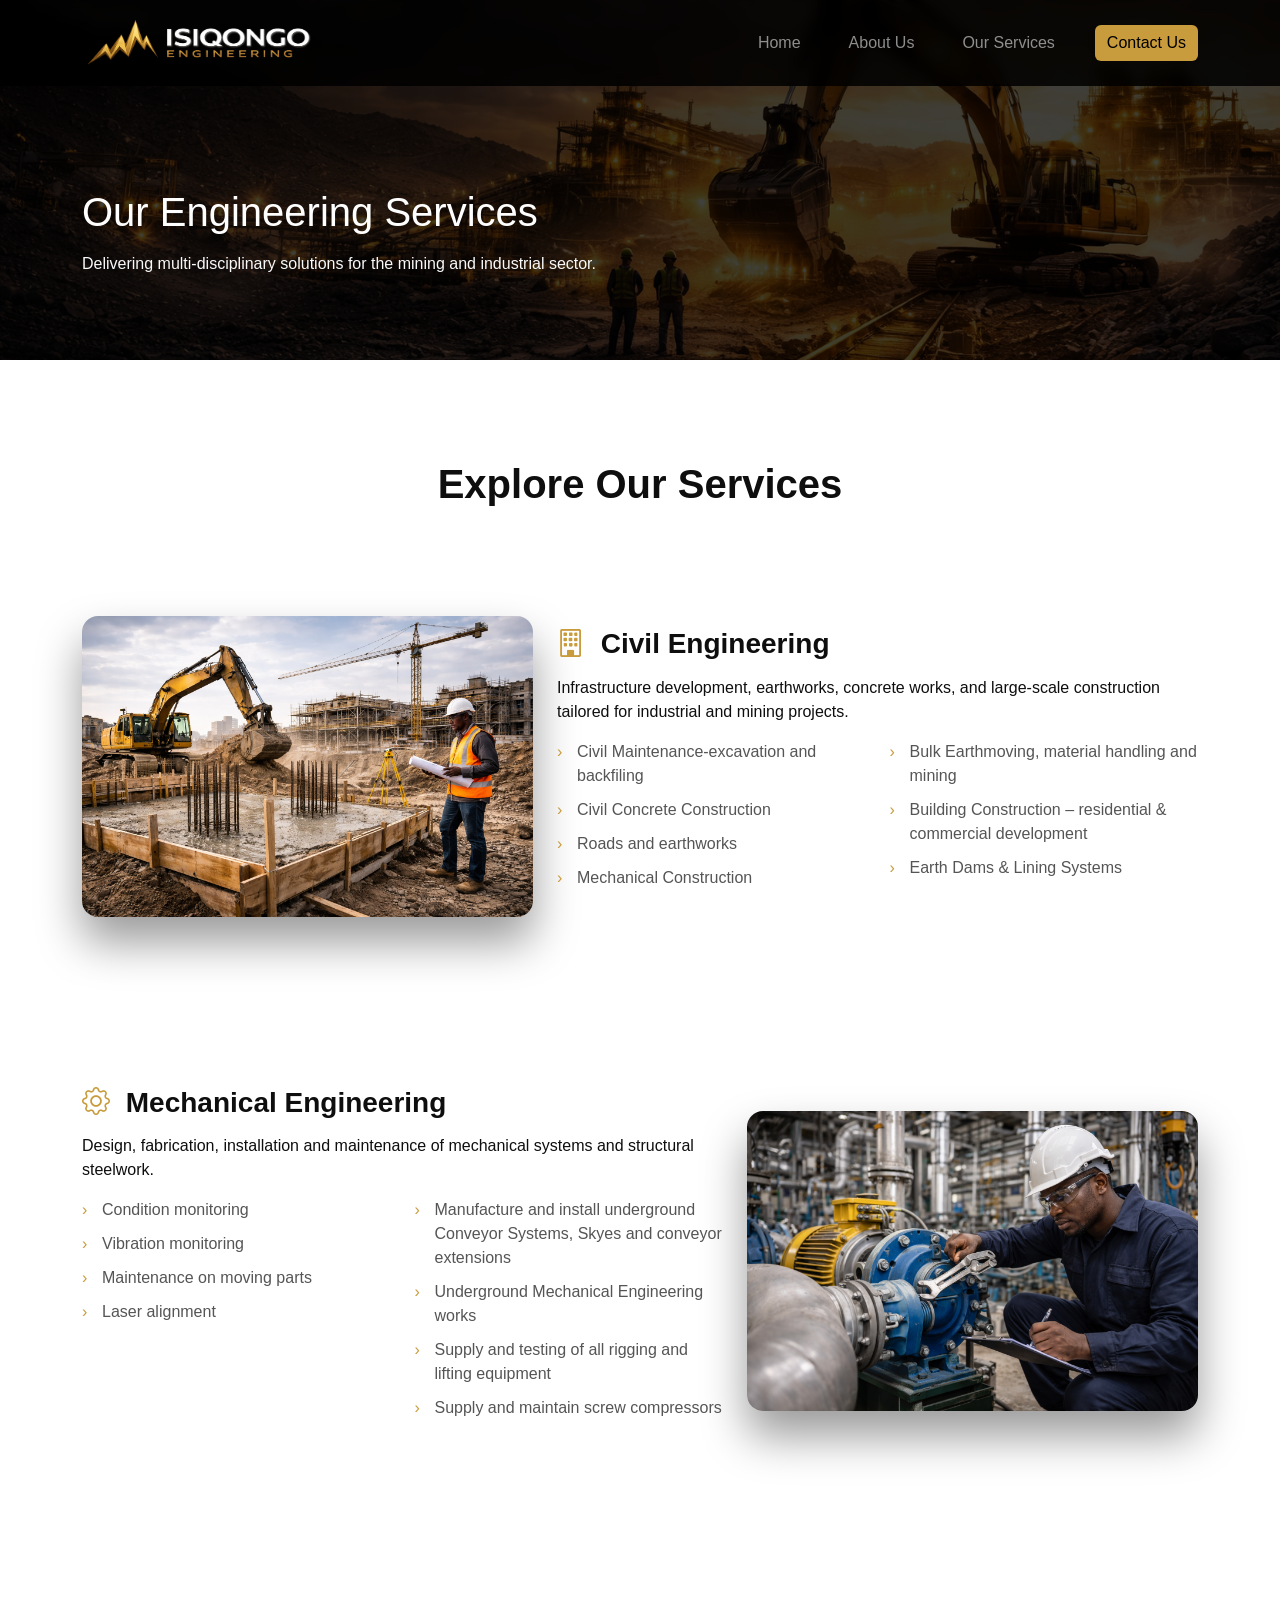
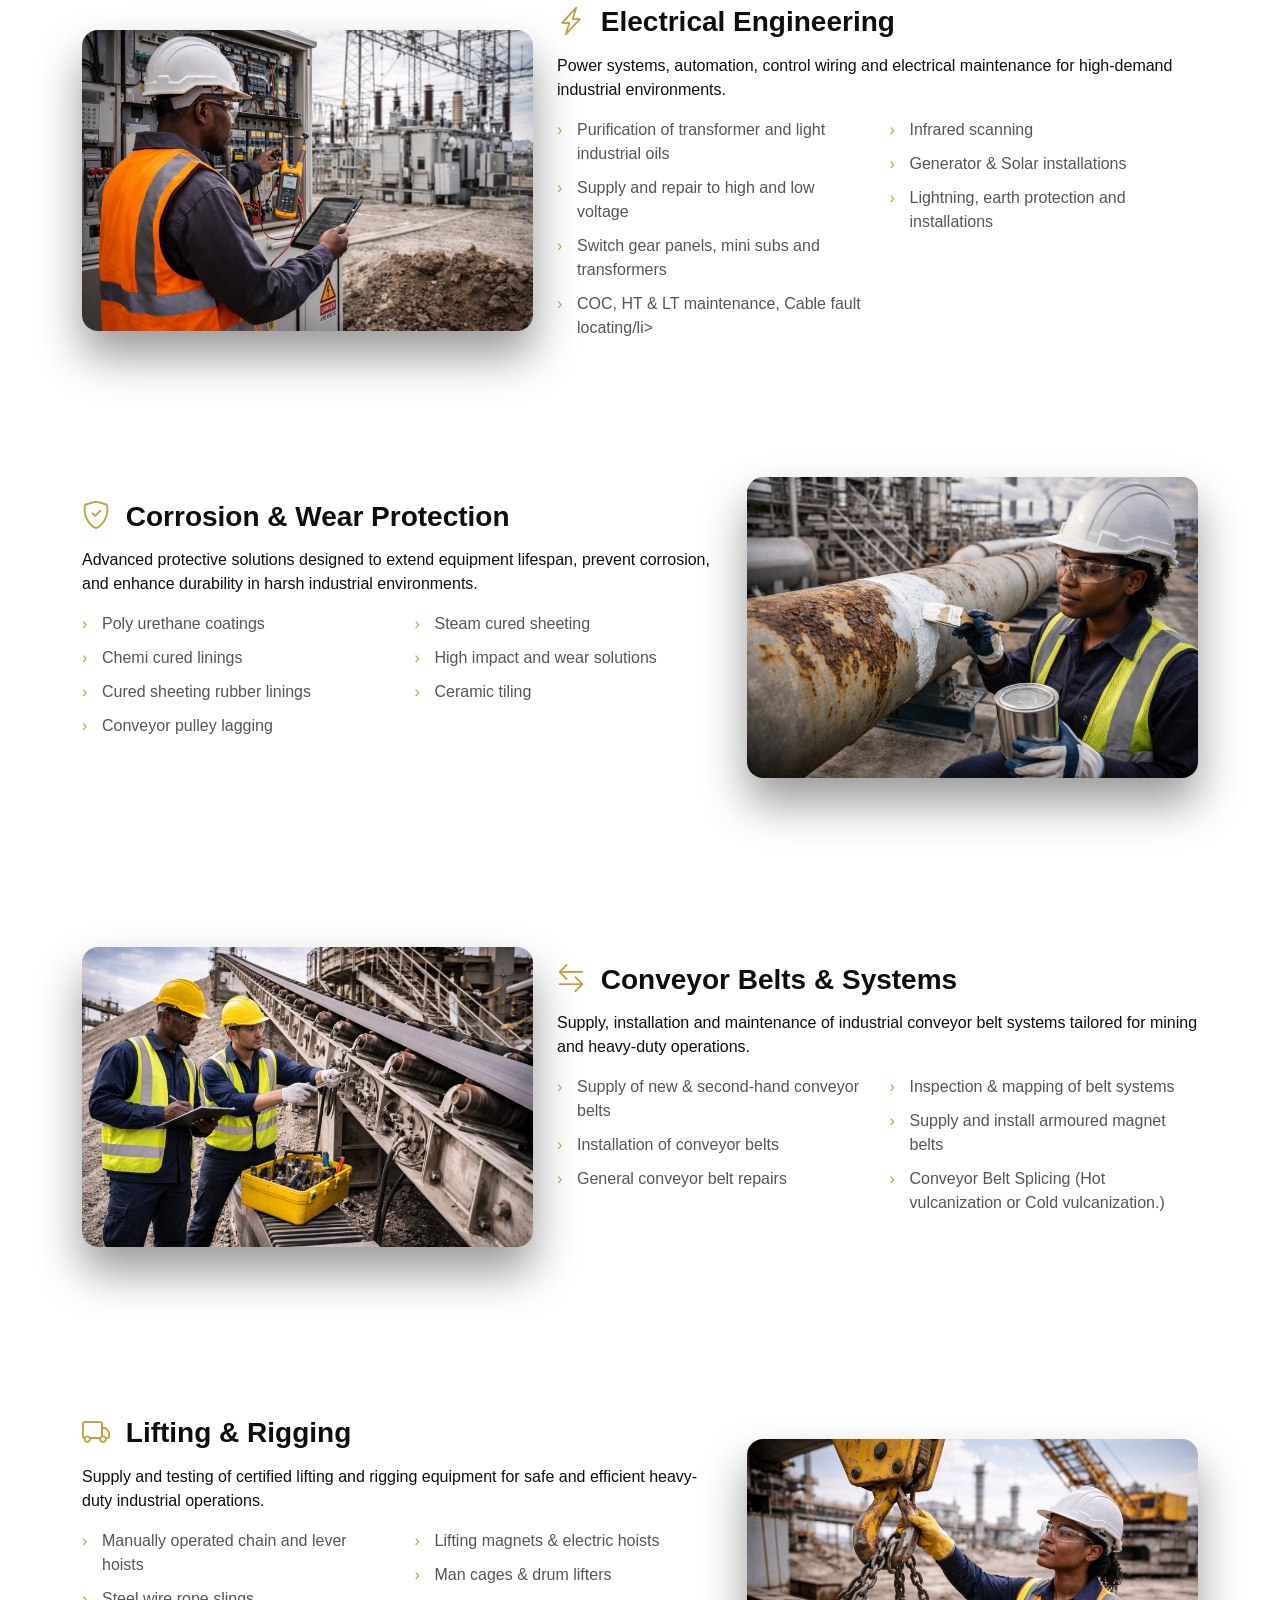
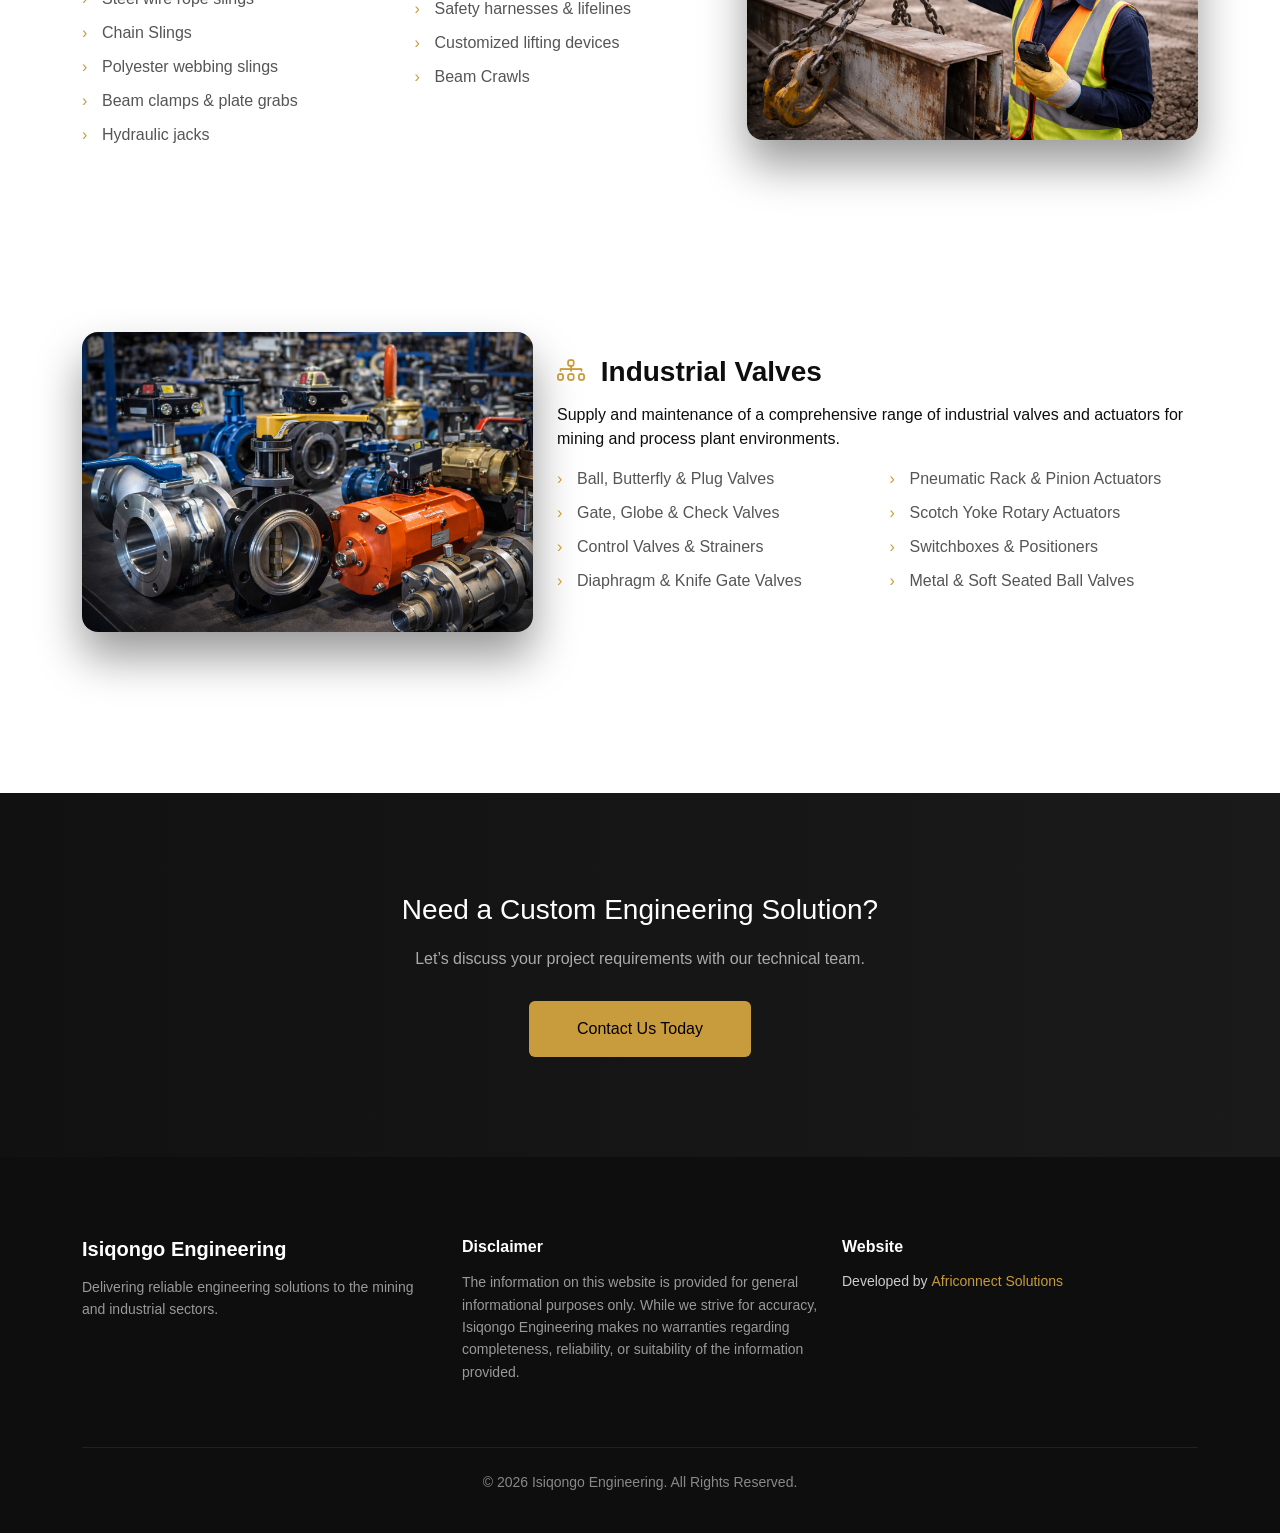
==== commit 38bf2977: "final fixes" ====
--- a/services.html
+++ b/services.html
@@ -411,15 +411,15 @@
                 </div>
 
                 <!-- Developer Credit -->
-                <div class="col-lg-4 col-md-12">
-                    <h6 class="footer-heading">Website</h6>
-                    <p class="footer-developed">
-                        Developed by
-                        <a href="https://www.lumina-cube.co.za" target="_blank">
-                            Lumina Cube Consulting
-                        </a>
-                    </p>
-                </div>
+            <div class="col-lg-4 col-md-12">
+                <h6 class="footer-heading">Website</h6>
+                <p class="footer-developed">
+                    Developed by
+                    <a href="https://www.africonnectsolutions.co.za" target="_blank">
+                        Africonnect Solutions
+                    </a>
+                </p>
+            </div>
 
             </div>
 
